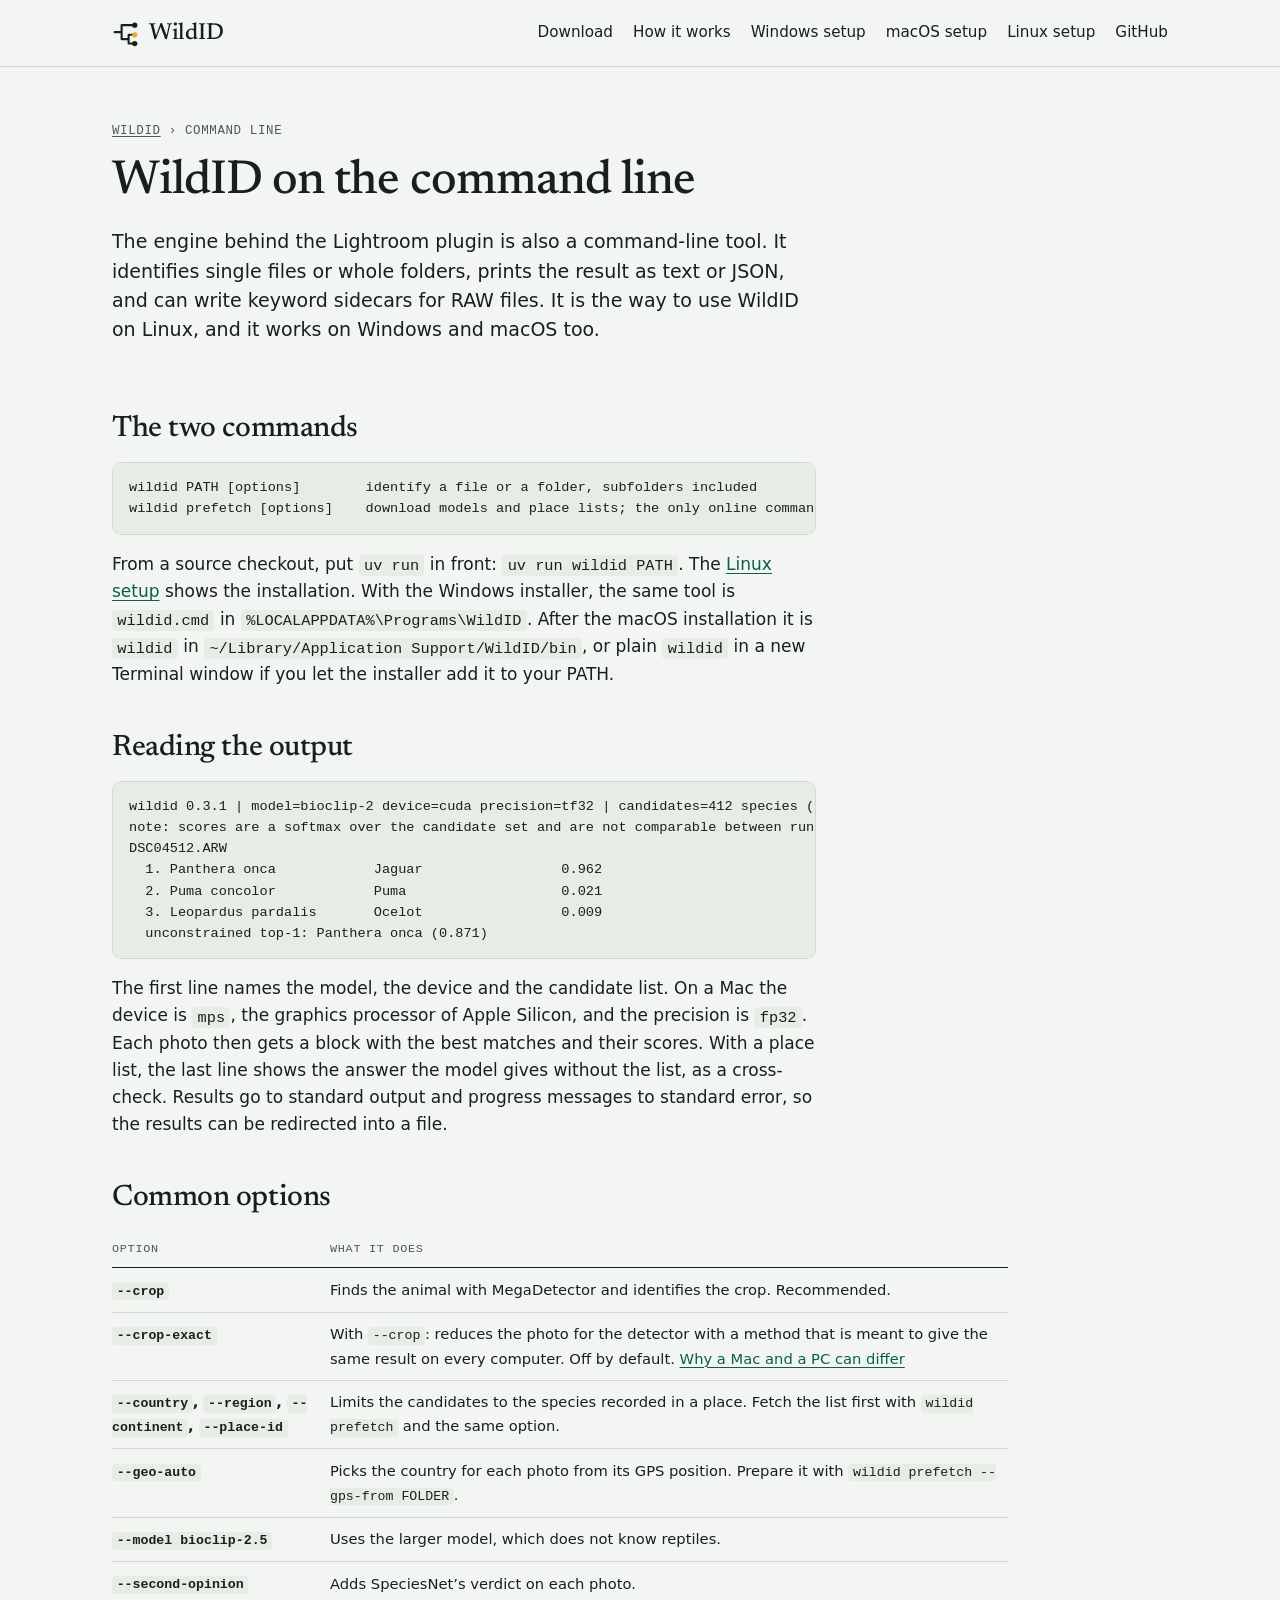
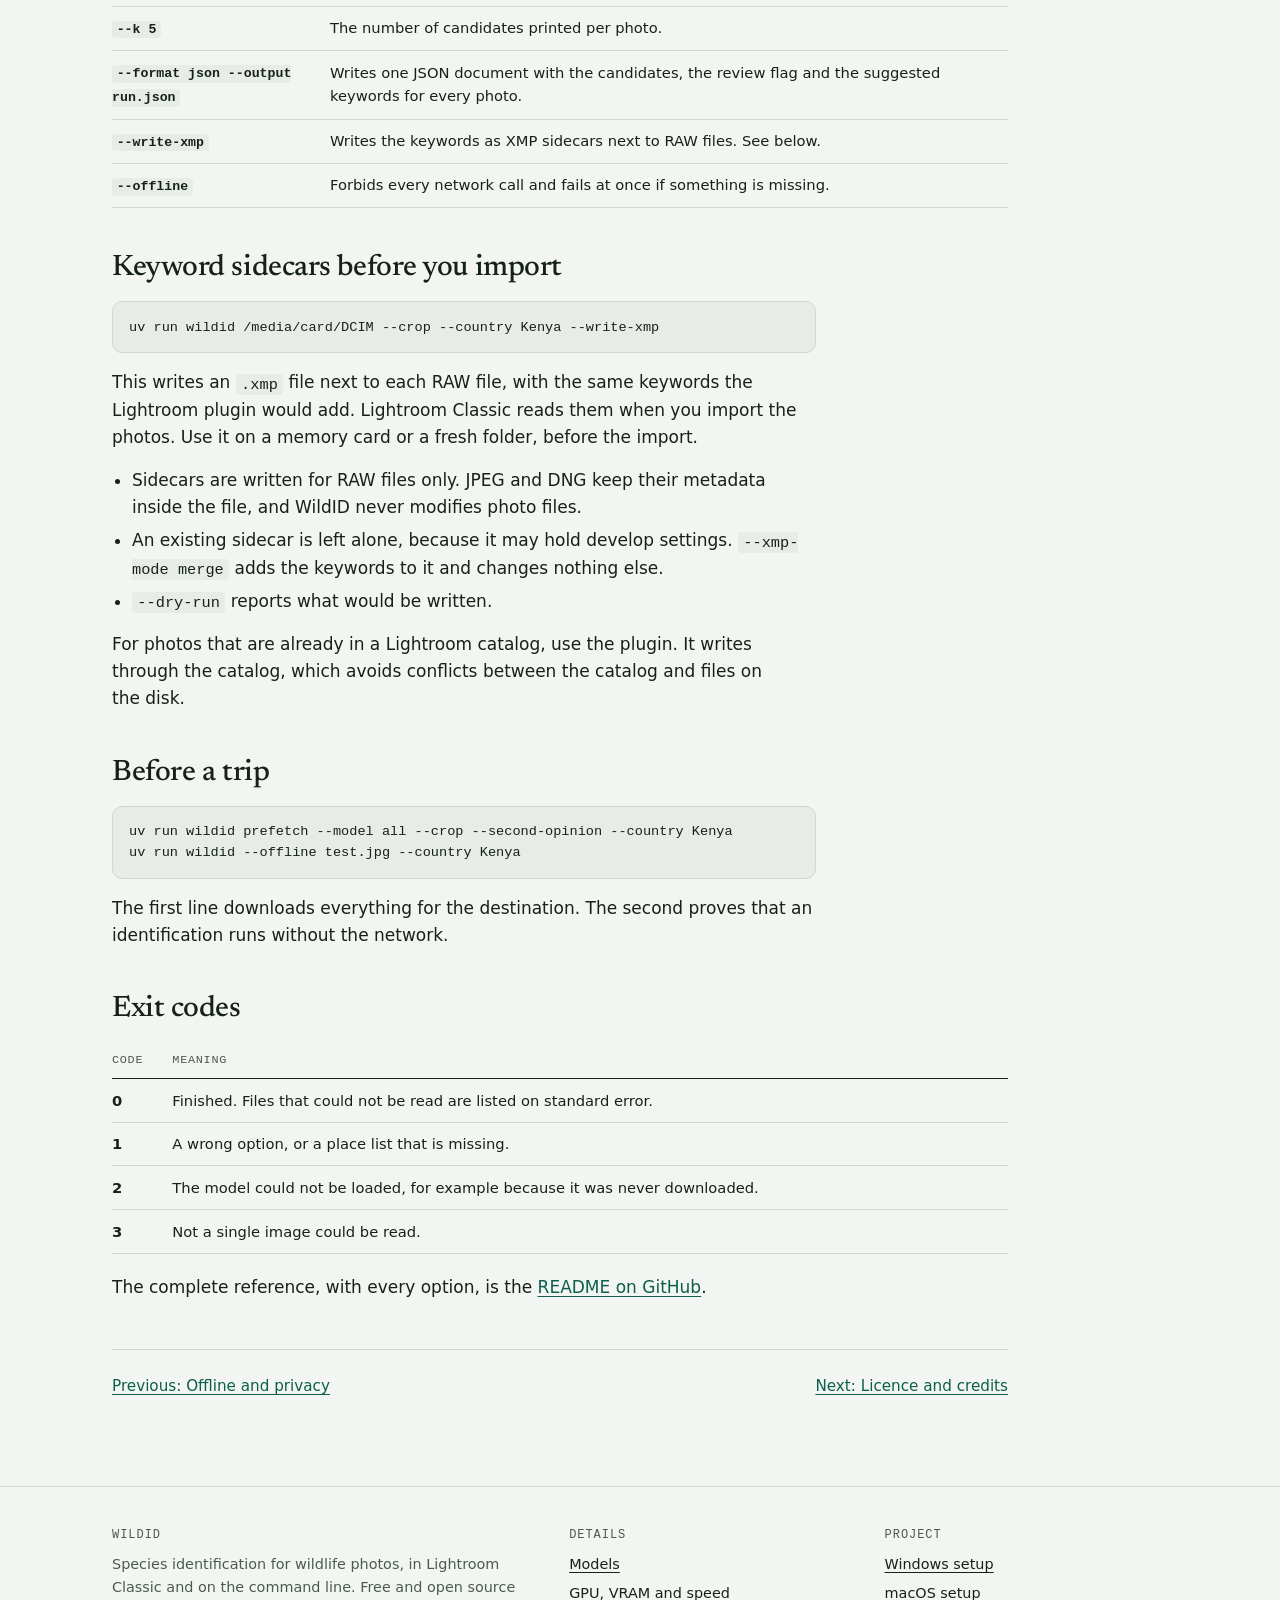
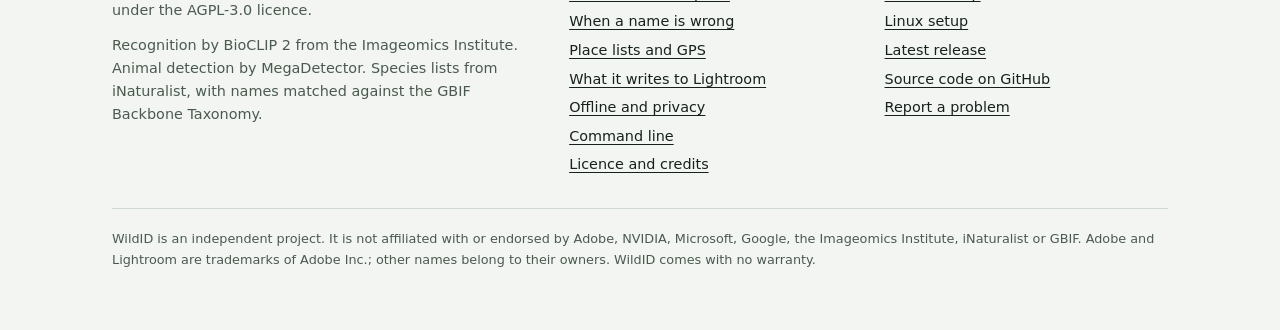
==== website/command-line.html @ 6bb0a6fd "First commit: WildID 0.3.1 Species identification for wildlife photos, running on the user's own com" ====
<!doctype html>
<html lang="en-GB">
<head>
<meta charset="utf-8">
<meta name="viewport" content="width=device-width, initial-scale=1, viewport-fit=cover">
<title>WildID on the command line: folders, JSON, sidecars</title>
<meta name="description" content="Use WildID without Lightroom: identify whole folders from a terminal, write JSON, or create XMP keyword sidecars that Lightroom Classic reads on import.">
<link rel="canonical" href="https://WILDID-SITE-URL.invalid/command-line.html">
<meta name="theme-color" content="#f2f5f1" media="(prefers-color-scheme: light)">
<meta name="theme-color" content="#101512" media="(prefers-color-scheme: dark)">
<meta property="og:type" content="website">
<meta property="og:site_name" content="WildID">
<meta property="og:title" content="WildID on the command line: folders, JSON, sidecars">
<meta property="og:description" content="Use WildID without Lightroom: identify whole folders from a terminal, write JSON, or create XMP keyword sidecars that Lightroom Classic reads on import.">
<meta property="og:url" content="https://WILDID-SITE-URL.invalid/command-line.html">
<meta property="og:image" content="https://WILDID-SITE-URL.invalid/img/og-image.png">
<meta property="og:image:width" content="1200">
<meta property="og:image:height" content="630">
<meta property="og:image:alt" content="WildID: species names for your wildlife photos, inside Lightroom Classic">
<meta name="twitter:card" content="summary_large_image">
<link rel="icon" href="favicon.svg" type="image/svg+xml">
<link rel="preload" href="fonts/newsreader-latin-500-normal.woff2" as="font" type="font/woff2" crossorigin>
<link rel="stylesheet" href="css/site.css">
<script type="application/ld+json">{"@context":"https://schema.org","@type":"BreadcrumbList","itemListElement":[{"@type":"ListItem","position":1,"name":"WildID","item":"https://WILDID-SITE-URL.invalid/"},{"@type":"ListItem","position":2,"name":"Command line","item":"https://WILDID-SITE-URL.invalid/command-line.html"}]}</script>
</head>
<body>
<a class="skip" href="#main">Skip to content</a>
<header class="site-header">
  <div class="wrap">
    <a class="brand" href="index.html" aria-label="WildID home">
      <svg viewBox="0 0 32 32" aria-hidden="true" focusable="false"><g fill="none" stroke="currentColor" stroke-width="2.4" stroke-linecap="round" stroke-linejoin="round"><path d="M3 15h8M11 7v16M11 7h14M11 23h8M19 18v10M19 18h6M19 28h6"/></g><circle cx="26" cy="7" r="3" fill="currentColor"/><circle class="tip" cx="26" cy="18" r="3"/><circle cx="26" cy="28" r="3" fill="currentColor"/></svg>
      WildID
    </a>
    <nav class="site-nav" aria-label="Main">
      <ul>
        <li><a href="index.html#download">Download</a></li>
        <li><a href="index.html#how-it-works">How it works</a></li>
        <li><a href="index.html#windows-setup">Windows setup</a></li>
        <li><a href="index.html#macos-setup">macOS setup</a></li>
        <li><a href="index.html#linux-setup">Linux setup</a></li>
        <li><a href="https://github.com/Trogious/wildid">GitHub</a></li>
      </ul>
    </nav>
  </div>
</header>
<main id="main">
<div class="page-head">
  <div class="wrap">
    <p class="crumbs"><a href="index.html">WildID</a> › Command line</p>
    <h1>WildID on the command line</h1>
    <p class="lede">The engine behind the Lightroom plugin is also a command-line tool. It identifies single files or whole folders, prints the result as text or JSON, and can write keyword sidecars for RAW files. It is the way to use WildID on Linux, and it works on Windows and macOS too.</p>
  </div>
</div>
<div class="article">
  <div class="wrap">
    <div class="prose">
      <h2>The two commands</h2>
      <pre><code>wildid PATH [options]        identify a file or a folder, subfolders included
wildid prefetch [options]    download models and place lists; the only online command</code></pre>
      <p>From a source checkout, put <code>uv run</code> in front: <code>uv run wildid PATH</code>. The <a href="index.html#linux-setup">Linux setup</a> shows the installation. With the Windows installer, the same tool is <code>wildid.cmd</code> in <code>%LOCALAPPDATA%\Programs\WildID</code>. After the macOS installation it is <code>wildid</code> in <code>~/Library/Application Support/WildID/bin</code>, or plain <code>wildid</code> in a new Terminal window if you let the installer add it to your PATH.</p>

      <h2>Reading the output</h2>
      <pre><code>wildid 0.3.1 | model=bioclip-2 device=cuda precision=tf32 | candidates=412 species (Brazil › Mato Grosso; Mammalia,Reptilia,Amphibia,Aves; fetched 2026-10-23)
note: scores are a softmax over the candidate set and are not comparable between runs with different candidates
DSC04512.ARW
  1. Panthera onca            Jaguar                 0.962
  2. Puma concolor            Puma                   0.021
  3. Leopardus pardalis       Ocelot                 0.009
  unconstrained top-1: Panthera onca (0.871)</code></pre>
      <p>The first line names the model, the device and the candidate list. On a Mac the device is <code>mps</code>, the graphics processor of Apple Silicon, and the precision is <code>fp32</code>. Each photo then gets a block with the best matches and their scores. With a place list, the last line shows the answer the model gives without the list, as a cross-check. Results go to standard output and progress messages to standard error, so the results can be redirected into a file.</p>

      <h2>Common options</h2>
    </div>
    <div class="table-wrap wide">
      <table>
        <thead>
          <tr><th scope="col">Option</th><th scope="col">What it does</th></tr>
        </thead>
        <tbody>
          <tr><th scope="row"><code>--crop</code></th><td>Finds the animal with MegaDetector and identifies the crop. Recommended.</td></tr>
          <tr><th scope="row"><code>--crop-exact</code></th><td>With <code>--crop</code>: reduces the photo for the detector with a method that is meant to give the same result on every computer. Off by default. <a href="hardware.html#mac-and-pc">Why a Mac and a PC can differ</a></td></tr>
          <tr><th scope="row"><code>--country</code>, <code>--region</code>, <code>--continent</code>, <code>--place-id</code></th><td>Limits the candidates to the species recorded in a place. Fetch the list first with <code>wildid prefetch</code> and the same option.</td></tr>
          <tr><th scope="row"><code>--geo-auto</code></th><td>Picks the country for each photo from its GPS position. Prepare it with <code>wildid prefetch --gps-from FOLDER</code>.</td></tr>
          <tr><th scope="row"><code>--model bioclip-2.5</code></th><td>Uses the larger model, which does not know reptiles.</td></tr>
          <tr><th scope="row"><code>--second-opinion</code></th><td>Adds SpeciesNet&rsquo;s verdict on each photo.</td></tr>
          <tr><th scope="row"><code>--k 5</code></th><td>The number of candidates printed per photo.</td></tr>
          <tr><th scope="row"><code>--format json --output run.json</code></th><td>Writes one JSON document with the candidates, the review flag and the suggested keywords for every photo.</td></tr>
          <tr><th scope="row"><code>--write-xmp</code></th><td>Writes the keywords as XMP sidecars next to RAW files. See below.</td></tr>
          <tr><th scope="row"><code>--offline</code></th><td>Forbids every network call and fails at once if something is missing.</td></tr>
        </tbody>
      </table>
    </div>
    <div class="prose">
      <h2>Keyword sidecars before you import</h2>
      <pre><code>uv run wildid /media/card/DCIM --crop --country Kenya --write-xmp</code></pre>
      <p>This writes an <code>.xmp</code> file next to each RAW file, with the same keywords the Lightroom plugin would add. Lightroom Classic reads them when you import the photos. Use it on a memory card or a fresh folder, before the import.</p>
      <ul>
        <li>Sidecars are written for RAW files only. JPEG and DNG keep their metadata inside the file, and WildID never modifies photo files.</li>
        <li>An existing sidecar is left alone, because it may hold develop settings. <code>--xmp-mode merge</code> adds the keywords to it and changes nothing else.</li>
        <li><code>--dry-run</code> reports what would be written.</li>
      </ul>
      <p>For photos that are already in a Lightroom catalog, use the plugin. It writes through the catalog, which avoids conflicts between the catalog and files on the disk.</p>

      <h2>Before a trip</h2>
      <pre><code>uv run wildid prefetch --model all --crop --second-opinion --country Kenya
uv run wildid --offline test.jpg --country Kenya</code></pre>
      <p>The first line downloads everything for the destination. The second proves that an identification runs without the network.</p>

      <h2>Exit codes</h2>
    </div>
    <div class="table-wrap wide">
      <table>
        <thead>
          <tr><th scope="col">Code</th><th scope="col">Meaning</th></tr>
        </thead>
        <tbody>
          <tr><th scope="row">0</th><td>Finished. Files that could not be read are listed on standard error.</td></tr>
          <tr><th scope="row">1</th><td>A wrong option, or a place list that is missing.</td></tr>
          <tr><th scope="row">2</th><td>The model could not be loaded, for example because it was never downloaded.</td></tr>
          <tr><th scope="row">3</th><td>Not a single image could be read.</td></tr>
        </tbody>
      </table>
    </div>
    <div class="prose">
      <p>The complete reference, with every option, is the <a href="https://github.com/Trogious/wildid#readme">README on GitHub</a>.</p>
    </div>
    <p class="pager"><a href="privacy.html">Previous: Offline and privacy</a><a href="licence.html">Next: Licence and credits</a></p>
  </div>
</div>
</main>
<footer class="site-footer">
  <div class="wrap">
    <div class="footer-grid">
      <div>
        <h2>WildID</h2>
        <p>Species identification for wildlife photos, in Lightroom Classic and on the command line. Free and open source under the AGPL-3.0 licence.</p>
        <p>Recognition by BioCLIP&nbsp;2 from the Imageomics Institute. Animal detection by MegaDetector. Species lists from iNaturalist, with names matched against the GBIF Backbone Taxonomy.</p>
      </div>
      <nav aria-label="Details">
        <h2>Details</h2>
        <ul>
          <li><a href="models.html">Models</a></li>
          <li><a href="hardware.html">GPU, VRAM and speed</a></li>
          <li><a href="accuracy.html">When a name is wrong</a></li>
          <li><a href="places.html">Place lists and GPS</a></li>
          <li><a href="lightroom.html">What it writes to Lightroom</a></li>
          <li><a href="privacy.html">Offline and privacy</a></li>
          <li><a href="command-line.html">Command line</a></li>
          <li><a href="licence.html">Licence and credits</a></li>
        </ul>
      </nav>
      <nav aria-label="Project">
        <h2>Project</h2>
        <ul>
          <li><a href="index.html#windows-setup">Windows setup</a></li>
          <li><a href="index.html#macos-setup">macOS setup</a></li>
          <li><a href="index.html#linux-setup">Linux setup</a></li>
          <li><a href="https://github.com/Trogious/wildid/releases/latest">Latest release</a></li>
          <li><a href="https://github.com/Trogious/wildid">Source code on GitHub</a></li>
          <li><a href="https://github.com/Trogious/wildid/issues">Report a problem</a></li>
        </ul>
      </nav>
    </div>
    <div class="legal">
      <p>WildID is an independent project. It is not affiliated with or endorsed by Adobe, NVIDIA, Microsoft, Google, the Imageomics Institute, iNaturalist or GBIF. Adobe and Lightroom are trademarks of Adobe Inc.; other names belong to their owners. WildID comes with no warranty.</p>
    </div>
  </div>
</footer>
</body>
</html>
---- website/css/site.css ----
/* WildID website. One stylesheet, no scripts, nothing loaded from other servers.
   Layout: a field-guide plate in the hero (binomials in serif italic, scores in mono), then one
   reading column for the guides. Card styling only where an element is a separate object. */

@font-face {
  font-family: "Newsreader";
  font-style: normal;
  font-weight: 500;
  font-display: swap;
  src: url("../fonts/newsreader-latin-500-normal.woff2") format("woff2");
}
@font-face {
  font-family: "Newsreader";
  font-style: italic;
  font-weight: 500;
  font-display: swap;
  src: url("../fonts/newsreader-latin-500-italic.woff2") format("woff2");
}

:root {
  color-scheme: light;
  --bg: #f2f5f1;
  --surface: #ffffff;
  --surface-2: #e7ece6;
  --ink: #17211b;
  --ink-2: #4b5a51;
  --line: #cfd8d1;
  --accent: #f0a53a;
  --accent-ink: #1e1500;
  --accent-text: #855000;
  --link: #0c5f4c;
  --focus: #0c5f4c;
  --shadow: 0 1px 2px rgb(23 33 27 / 0.06), 0 10px 28px rgb(23 33 27 / 0.07);

  --font-display: "Newsreader", "Iowan Old Style", "Palatino Linotype", Palatino, Georgia, serif;
  --font-body: system-ui, -apple-system, "Segoe UI Variable Text", "Segoe UI", Roboto,
    "Helvetica Neue", Arial, sans-serif;
  --font-mono: ui-monospace, "Cascadia Mono", "SF Mono", SFMono-Regular, Consolas,
    "Liberation Mono", Menlo, monospace;

  --wrap: 70rem;
  --measure: 44rem;
  --radius: 14px;
}
@media (prefers-color-scheme: dark) {
  :root:not([data-theme="light"]) {
    color-scheme: dark;
    --bg: #101512;
    --surface: #171d19;
    --surface-2: #212a25;
    --ink: #e7ede8;
    --ink-2: #a5b2a9;
    --line: #2d3832;
    --accent: #f0a53a;
    --accent-ink: #1e1500;
    --accent-text: #f3b65c;
    --link: #86d9c0;
    --focus: #86d9c0;
    --shadow: 0 1px 2px rgb(0 0 0 / 0.4), 0 10px 28px rgb(0 0 0 / 0.35);
  }
}
:root[data-theme="dark"] {
  color-scheme: dark;
  --bg: #101512;
  --surface: #171d19;
  --surface-2: #212a25;
  --ink: #e7ede8;
  --ink-2: #a5b2a9;
  --line: #2d3832;
  --accent: #f0a53a;
  --accent-ink: #1e1500;
  --accent-text: #f3b65c;
  --link: #86d9c0;
  --focus: #86d9c0;
  --shadow: 0 1px 2px rgb(0 0 0 / 0.4), 0 10px 28px rgb(0 0 0 / 0.35);
}

/* ---------- base ---------- */
*, *::before, *::after { box-sizing: border-box; }
html { -webkit-text-size-adjust: 100%; text-size-adjust: 100%; scroll-padding-top: 1.25rem; }
@media (prefers-reduced-motion: no-preference) { html { scroll-behavior: smooth; } }
body {
  margin: 0;
  background: var(--bg);
  color: var(--ink);
  font: 400 1.0625rem/1.6 var(--font-body);
}
img, svg { max-width: 100%; }
img { height: auto; }
a { color: var(--link); text-underline-offset: 0.18em; text-decoration-thickness: 0.07em; }
a:hover { text-decoration-thickness: 0.14em; }
:focus-visible { outline: 3px solid var(--focus); outline-offset: 2px; border-radius: 4px; }
p { text-wrap: pretty; }
strong, b { font-weight: 650; }
i.sci { font-family: var(--font-display); font-style: italic; font-weight: 500; font-size: 1.06em; }

.wrap {
  max-width: var(--wrap);
  margin-inline: auto;
  padding-left: max(clamp(16px, 4vw, 32px), env(safe-area-inset-left, 0px));
  padding-right: max(clamp(16px, 4vw, 32px), env(safe-area-inset-right, 0px));
}
.visually-hidden {
  position: absolute; width: 1px; height: 1px; margin: -1px; padding: 0; overflow: hidden;
  clip: rect(0 0 0 0); clip-path: inset(50%); white-space: nowrap; border: 0;
}
.skip { position: absolute; left: -9999px; top: 0; }
.skip:focus {
  left: 16px; top: 16px; z-index: 20; padding: 0.6rem 0.9rem; border-radius: 8px;
  background: var(--surface); color: var(--ink); border: 1px solid var(--ink);
}

h1, h2 { font-family: var(--font-display); font-weight: 500; text-wrap: balance; }
h1 { font-size: clamp(2.25rem, 5.2vw, 3.75rem); line-height: 1.05; letter-spacing: -0.02em; margin: 0 0 1.25rem; }
h2 { font-size: clamp(1.75rem, 3.4vw, 2.4rem); line-height: 1.12; letter-spacing: -0.015em; margin: 0 0 1rem; }
h3 { font: 650 1.2rem/1.3 var(--font-body); margin: 2rem 0 0.5rem; text-wrap: balance; }
h4 { font: 650 1rem/1.4 var(--font-body); margin: 1.25rem 0 0.35rem; }

.eyebrow, .tag, .crumbs {
  font: 500 0.78rem/1.4 var(--font-mono);
  letter-spacing: 0.08em;
  text-transform: uppercase;
  color: var(--ink-2);
}
.eyebrow { margin: 0 0 1rem; }

/* ---------- header and footer ---------- */
.site-header { border-bottom: 1px solid var(--line); }
.site-header .wrap {
  display: flex; flex-wrap: wrap; align-items: center; justify-content: space-between;
  gap: 0.4rem 1.5rem; padding-block: 0.9rem;
}
.brand {
  display: inline-flex; align-items: center; gap: 0.55rem; color: var(--ink);
  font: 500 1.45rem/1 var(--font-display); letter-spacing: -0.01em; text-decoration: none;
}
.brand svg { width: 28px; height: 28px; flex: none; }
.brand .tip { fill: var(--accent); }
.site-nav ul { display: flex; flex-wrap: wrap; gap: 0.1rem 1.25rem; list-style: none; margin: 0; padding: 0; font-size: 0.95rem; }
.site-nav a {
  display: inline-block; padding: 0.35rem 0; color: var(--ink); text-decoration: none;
  border-bottom: 2px solid transparent;
}
.site-nav a:hover { border-bottom-color: var(--accent); }

.site-footer { border-top: 1px solid var(--line); padding-block: 2.5rem 3rem; font-size: 0.9rem; color: var(--ink-2); }
.footer-grid { display: grid; grid-template-columns: minmax(0, 1.5fr) minmax(0, 1fr) minmax(0, 1fr); gap: 2rem; }
.site-footer h2 {
  font: 500 0.75rem/1.4 var(--font-mono); letter-spacing: 0.08em; text-transform: uppercase;
  color: var(--ink-2); margin: 0 0 0.6rem;
}
.site-footer p { margin: 0 0 0.75rem; max-width: 30rem; }
.site-footer ul { list-style: none; margin: 0; padding: 0; display: grid; gap: 0.35rem; }
.site-footer a { color: var(--ink); }
.legal { margin-top: 2rem; padding-top: 1.25rem; border-top: 1px solid var(--line); font-size: 0.8rem; }
.legal p { max-width: none; }

/* ---------- hero and plate ---------- */
.hero { padding-block: clamp(2.5rem, 6vw, 5rem) clamp(2rem, 4vw, 3rem); }
.hero-grid {
  display: grid; grid-template-columns: minmax(0, 1.15fr) minmax(0, 0.85fr);
  gap: clamp(2rem, 5vw, 4rem); align-items: center;
}
.lede { font-size: 1.1875rem; line-height: 1.55; max-width: 38rem; margin: 0; }

.plate {
  margin: 0; padding: 1.1rem 1.25rem 1.1rem; background: var(--surface);
  border: 1px solid var(--line); border-radius: var(--radius); box-shadow: var(--shadow);
}
.plate-head {
  display: flex; flex-wrap: wrap; justify-content: space-between; gap: 0.2rem 1rem;
  padding-bottom: 0.75rem; border-bottom: 1px solid var(--line);
  font: 500 0.78rem/1.4 var(--font-mono); color: var(--ink-2);
}
.plate ol { list-style: none; margin: 0; padding: 0; }
.plate li {
  display: grid; grid-template-columns: 1.25rem minmax(0, 1fr) auto; column-gap: 0.75rem;
  align-items: baseline; padding: 0.8rem 0; border-bottom: 1px solid var(--line);
}
.plate .rank { font: 500 0.85rem/1 var(--font-mono); color: var(--ink-2); }
.plate .taxon { min-width: 0; }
.plate .binomial { font: italic 500 1.3rem/1.2 var(--font-display); }
.plate li:first-child .binomial { font-size: 1.75rem; }
.plate .common { display: block; font-size: 0.9rem; color: var(--ink-2); }
.plate .score { font: 500 0.95rem/1 var(--font-mono); font-variant-numeric: tabular-nums; }
.plate .bar {
  grid-column: 2 / -1; height: 6px; margin-top: 0.55rem; border-radius: 3px;
  background: var(--surface-2); overflow: hidden;
}
.plate .bar > span { display: block; height: 100%; min-width: 2px; width: calc(var(--v) * 100%); background: var(--accent); border-radius: 3px; }
.paths { display: grid; gap: 0.45rem; margin: 0.9rem 0 0; }
.paths div { display: grid; grid-template-columns: 5.6rem minmax(0, 1fr); gap: 0.5rem; align-items: baseline; }
.paths dt { font: 500 0.7rem/1.6 var(--font-mono); letter-spacing: 0.08em; text-transform: uppercase; color: var(--ink-2); }
.paths dd { margin: 0; font: 400 0.8rem/1.5 var(--font-mono); overflow-wrap: anywhere; }
.plate figcaption { margin-top: 0.9rem; font-size: 0.8rem; line-height: 1.45; color: var(--ink-2); }

/* ---------- download cards ---------- */
.downloads { padding-block: 0.5rem clamp(2.5rem, 5vw, 4rem); }
.os-grid { display: grid; grid-template-columns: repeat(3, minmax(0, 1fr)); gap: 1rem; }
.os-card {
  display: flex; flex-direction: column; gap: 0.6rem; padding: 1.25rem;
  background: var(--surface); border: 1px solid var(--line); border-radius: var(--radius);
}
.os-card h3 { display: flex; align-items: center; gap: 0.6rem; margin: 0; font-size: 1.3rem; }
.os-card h3 svg { width: 24px; height: 24px; flex: none; }
.os-card p { margin: 0; }
.os-card .meta { font-size: 0.875rem; color: var(--ink-2); }
.os-card .actions { margin-top: auto; padding-top: 0.6rem; }
.os-card .also { font-size: 0.95rem; color: var(--ink-2); }

.btn {
  display: inline-flex; align-items: center; justify-content: center; gap: 0.5rem;
  padding: 0.8rem 1.1rem; border: 1px solid transparent; border-radius: 10px;
  font: 650 1rem/1 var(--font-body); text-decoration: none;
}
.btn-primary { background: var(--accent); color: var(--accent-ink); }
.btn-primary:hover { filter: brightness(1.07); }
.btn-secondary { color: var(--ink); border-color: var(--ink); }
.btn-secondary:hover { background: var(--surface-2); }

/* ---------- sections ---------- */
.section { padding-block: clamp(2.5rem, 6vw, 4.5rem); border-top: 1px solid var(--line); }
.prose { max-width: var(--measure); }
.prose > :first-child { margin-top: 0; }
.prose p, .prose ul, .prose ol, .prose dl { margin: 0 0 1rem; }
.prose li { margin-bottom: 0.35rem; }
.prose ul, .prose ol { padding-left: 1.25rem; }
.small { font-size: 0.9375rem; line-height: 1.6; }
.section-lede { max-width: var(--measure); margin: 0 0 1.5rem; color: var(--ink-2); }

.how-grid {
  display: grid; grid-template-columns: minmax(0, 1.3fr) minmax(0, 0.7fr);
  gap: clamp(1.5rem, 4vw, 3.5rem); align-items: start;
}
.pipeline {
  list-style: none; margin: 0; padding: 0; counter-reset: stage;
  background: var(--surface); border: 1px solid var(--line); border-radius: var(--radius);
}
.pipeline li {
  counter-increment: stage; display: grid; grid-template-columns: 1.5rem minmax(0, 1fr);
  gap: 0.6rem; padding: 0.8rem 1rem; border-bottom: 1px solid var(--line);
  font-size: 0.875rem; line-height: 1.45; color: var(--ink-2);
}
.pipeline li:last-child { border-bottom: 0; }
.pipeline li::before { content: counter(stage); font: 500 0.85rem/1.55 var(--font-mono); color: var(--accent-text); }
.pipeline b { display: block; font-size: 0.95rem; color: var(--ink); }

.notice {
  max-width: 52rem; margin: 2.25rem 0; padding: 1.4rem 1.5rem 1.25rem;
  background: var(--surface); border: 1px solid var(--ink); border-radius: var(--radius);
}
.notice .tag { display: block; margin-bottom: 0.6rem; color: var(--accent-text); }
.notice h3 { margin: 0 0 0.6rem; font: 500 1.6rem/1.15 var(--font-display); letter-spacing: -0.01em; }
.notice p { margin: 0 0 0.8rem; }
.notice p:last-child { margin-bottom: 0; }

.stats {
  display: grid; grid-template-columns: repeat(4, minmax(0, 1fr)); margin: 1.25rem 0 2.25rem;
  background: var(--surface); border: 1px solid var(--line); border-radius: var(--radius); overflow: hidden;
}
.stats div { padding: 1rem 1.1rem; border-right: 1px solid var(--line); }
.stats div:last-child { border-right: 0; }
.stats dt { font: 500 clamp(1.05rem, 2vw, 1.3rem)/1.2 var(--font-mono); font-variant-numeric: tabular-nums; letter-spacing: -0.02em; }
.stats dd { margin: 0.3rem 0 0; font-size: 0.85rem; line-height: 1.4; color: var(--ink-2); }

.more-grid { display: grid; grid-template-columns: repeat(4, minmax(0, 1fr)); gap: 1rem; margin: 1.25rem 0 0; padding: 0; list-style: none; }
.more-card {
  display: block; height: 100%; padding: 1rem 1.1rem 1.1rem; color: var(--ink); text-decoration: none;
  background: var(--surface); border: 1px solid var(--line); border-radius: 12px;
}
.more-card:hover { border-color: var(--ink); }
.more-card h4 { margin: 0 0 0.35rem; font-size: 1.05rem; }
.more-card h4::after { content: "\00a0\2192"; color: var(--accent-text); }
.more-card p { margin: 0; font-size: 0.875rem; line-height: 1.45; color: var(--ink-2); }

/* ---------- guides ---------- */
.need {
  max-width: 50rem; margin: 1.5rem 0 0; padding: 1.1rem 1.25rem; background: var(--surface);
  border: 1px solid var(--line); border-radius: var(--radius);
}
.need h3 { margin: 0 0 0.6rem; }
.need ul { margin: 0; padding-left: 1.2rem; }
.need li { margin-bottom: 0.4rem; }
.need li:last-child { margin-bottom: 0; }

.steps { list-style: none; max-width: 50rem; margin: 2.25rem 0 0; padding: 0; counter-reset: step; }
.steps > li { counter-increment: step; position: relative; padding: 0 0 2.25rem 4rem; }
.steps > li::before {
  content: counter(step, decimal-leading-zero); position: absolute; left: 0; top: 0.15rem; width: 2.75rem;
  padding-top: 0.4rem; border-top: 2px solid var(--accent);
  font: 500 1.05rem/1 var(--font-mono); color: var(--accent-text);
}
.steps > li > h3 { margin: 0 0 0.5rem; font: 500 1.5rem/1.2 var(--font-display); letter-spacing: -0.01em; }
.steps p, .steps ul, .steps ol, .steps dl { margin: 0 0 1rem; }
.steps ul, .steps ol { padding-left: 1.2rem; }
.steps li li { margin-bottom: 0.35rem; }

.options { display: grid; gap: 0.6rem; }
.options div { display: grid; grid-template-columns: minmax(0, 13rem) minmax(0, 1fr); gap: 0.25rem 1rem; padding-top: 0.6rem; border-top: 1px solid var(--line); }
.options dt { font-weight: 650; }
.options dd { margin: 0; }

.shot { margin: 1.25rem 0; }
.shot img { display: block; width: 100%; border: 1px solid var(--line); border-radius: 10px; background: var(--surface-2); }
.shot figcaption { margin-top: 0.5rem; font-size: 0.85rem; color: var(--ink-2); }
.shot-wide { max-width: 62rem; margin: 2.25rem 0 0; }

.aside-box {
  margin: 1.75rem 0 0; padding: 1.1rem 1.25rem 0.5rem; background: var(--surface);
  border: 1px solid var(--line); border-radius: var(--radius);
}
.aside-box h4 { margin: 0 0 0.5rem; font-size: 1.1rem; }


code, kbd, pre, samp { font-family: var(--font-mono); font-size: 0.9em; }
:not(pre) > code { padding: 0.1em 0.35em; border-radius: 4px; background: var(--surface-2); overflow-wrap: anywhere; }
pre {
  margin: 0 0 1rem; padding: 0.9rem 1rem; overflow-x: auto; background: var(--surface-2);
  border: 1px solid var(--line); border-radius: 10px; font-size: 0.85rem; line-height: 1.55;
}
pre code { font-size: inherit; }
kbd { padding: 0.05em 0.4em; background: var(--surface); border: 1px solid var(--line); border-bottom-width: 2px; border-radius: 5px; }

.table-wrap { overflow-x: auto; margin: 0 0 1.25rem; }
table { width: 100%; border-collapse: collapse; font-size: 0.92rem; font-variant-numeric: tabular-nums; }
th, td { padding: 0.6rem 0.75rem 0.6rem 0; text-align: left; vertical-align: top; border-bottom: 1px solid var(--line); }
thead th {
  font: 500 0.74rem/1.4 var(--font-mono); letter-spacing: 0.06em; text-transform: uppercase;
  color: var(--ink-2); border-bottom-color: var(--ink);
}
tbody th { font-weight: 650; }
caption { caption-side: bottom; padding-top: 0.6rem; text-align: left; font-size: 0.85rem; color: var(--ink-2); }

details { margin: 0 0 0.75rem; background: var(--surface); border: 1px solid var(--line); border-radius: 10px; }
summary {
  display: flex; justify-content: space-between; gap: 1rem; padding: 0.75rem 1rem;
  font-weight: 650; cursor: pointer; list-style: none;
}
summary::-webkit-details-marker { display: none; }
summary::after { content: "+"; font-family: var(--font-mono); color: var(--ink-2); }
details[open] > summary::after { content: "\2212"; }
details > :not(summary) { margin-inline: 1rem; }
details > :last-child { margin-bottom: 1rem; }

/* ---------- detail pages ---------- */
.page-head { padding-block: clamp(2rem, 5vw, 3.5rem) 1.5rem; }
.crumbs { margin: 0 0 1rem; letter-spacing: 0.05em; }
.crumbs a { color: inherit; }
.page-head h1 { font-size: clamp(2rem, 4.4vw, 3rem); max-width: 50rem; }
.page-head .lede { max-width: 44rem; }
.article { padding-bottom: clamp(2.5rem, 6vw, 4.5rem); }
.article .prose h2 { margin-top: 2.75rem; font-size: clamp(1.5rem, 2.6vw, 1.85rem); }
.article .prose h3 { margin-top: 1.75rem; }
.article .wide { max-width: 56rem; }
.tree { font-size: 0.85rem; line-height: 1.5; }
.pager {
  display: flex; flex-wrap: wrap; justify-content: space-between; gap: 0.75rem 2rem;
  max-width: 56rem; margin-top: 3rem; padding-top: 1.5rem; border-top: 1px solid var(--line); font-size: 0.95rem;
}

/* ---------- narrower screens ---------- */
@media (max-width: 64rem) {
  .more-grid { grid-template-columns: repeat(2, minmax(0, 1fr)); }
}
@media (max-width: 56rem) {
  .hero-grid, .how-grid { grid-template-columns: minmax(0, 1fr); }
  .os-grid, .footer-grid { grid-template-columns: minmax(0, 1fr); }
  .stats { grid-template-columns: repeat(2, minmax(0, 1fr)); }
  .stats div:nth-child(2n) { border-right: 0; }
  .stats div:nth-child(-n + 2) { border-bottom: 1px solid var(--line); }
}
@media (max-width: 34rem) {
  .more-grid { grid-template-columns: minmax(0, 1fr); }
  .steps > li { padding: 2.1rem 0 2rem; }
  .steps > li::before { top: 0; }
  .options div { grid-template-columns: minmax(0, 1fr); }
  .paths div { grid-template-columns: minmax(0, 1fr); gap: 0; }
}

@media print {
  .site-nav, .skip, .pager { display: none; }
  body { background: #fff; color: #000; }
  .section { border-top: 0; }
}
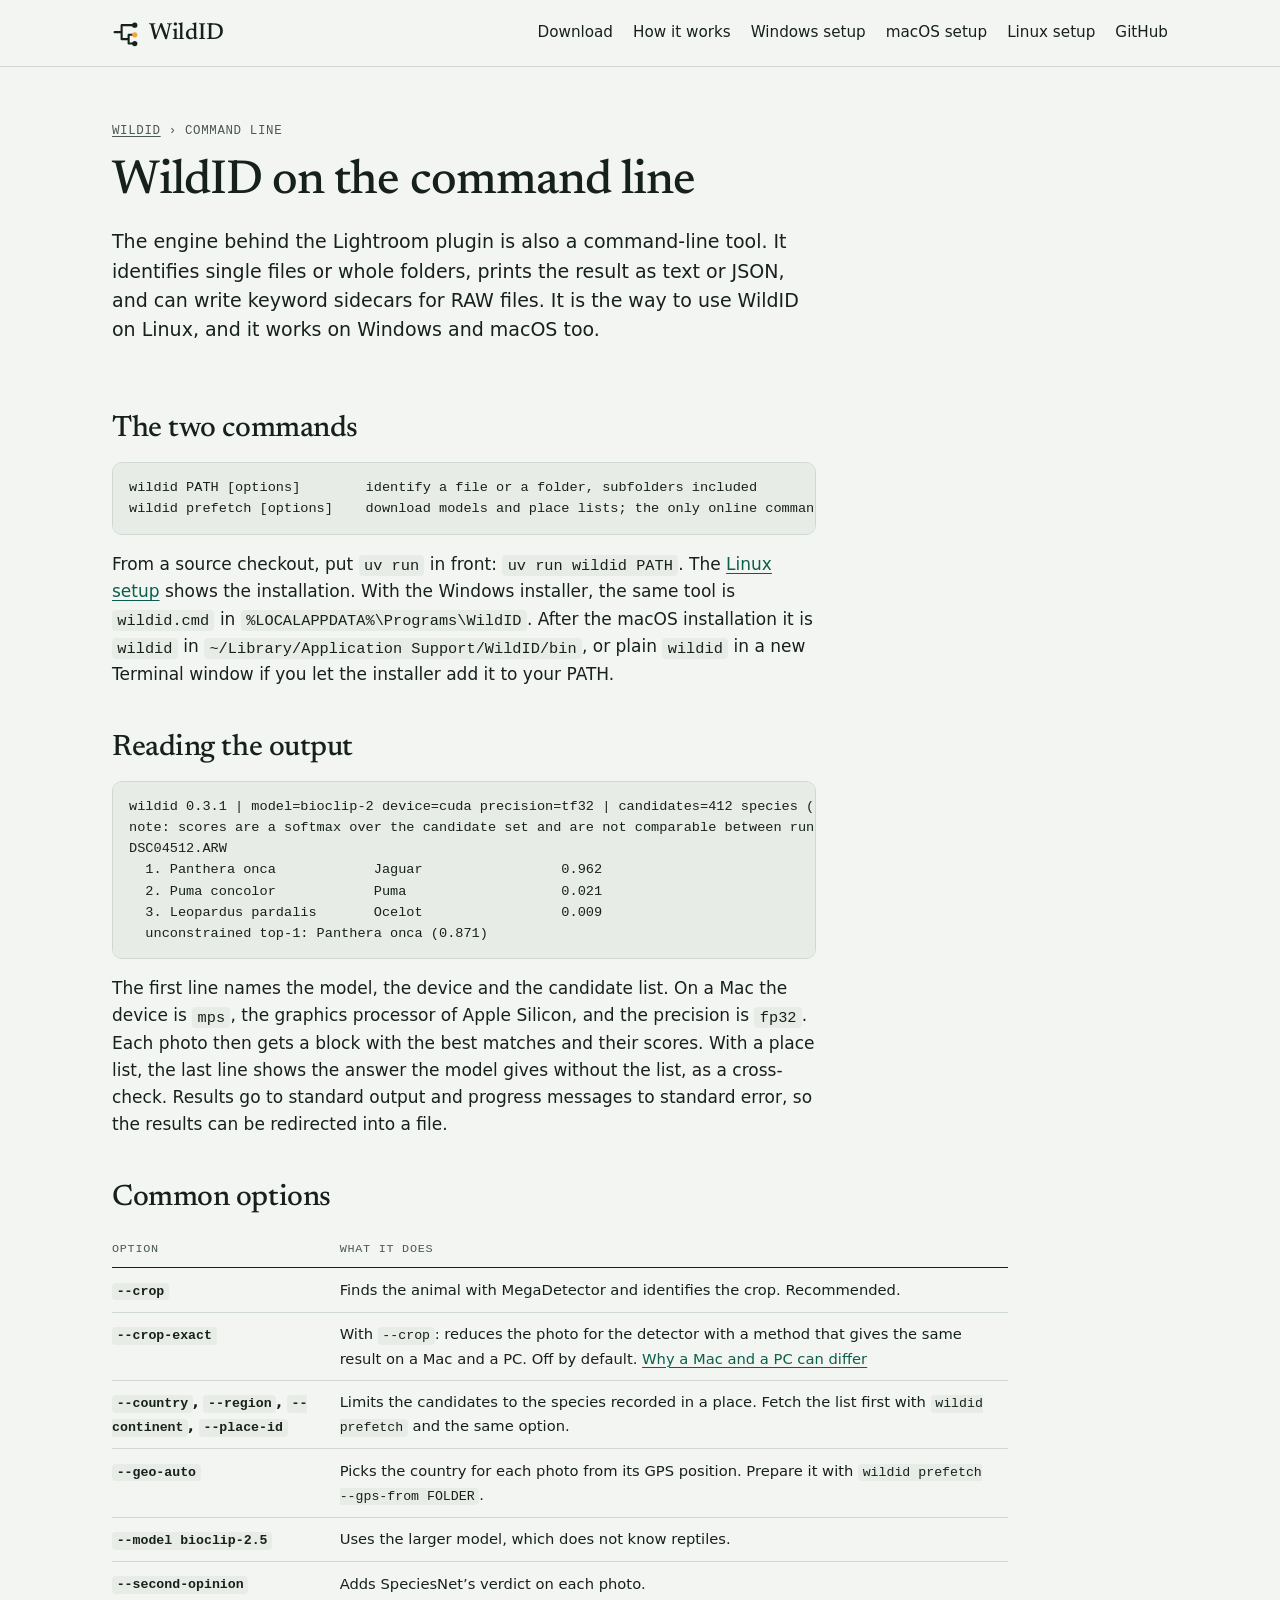
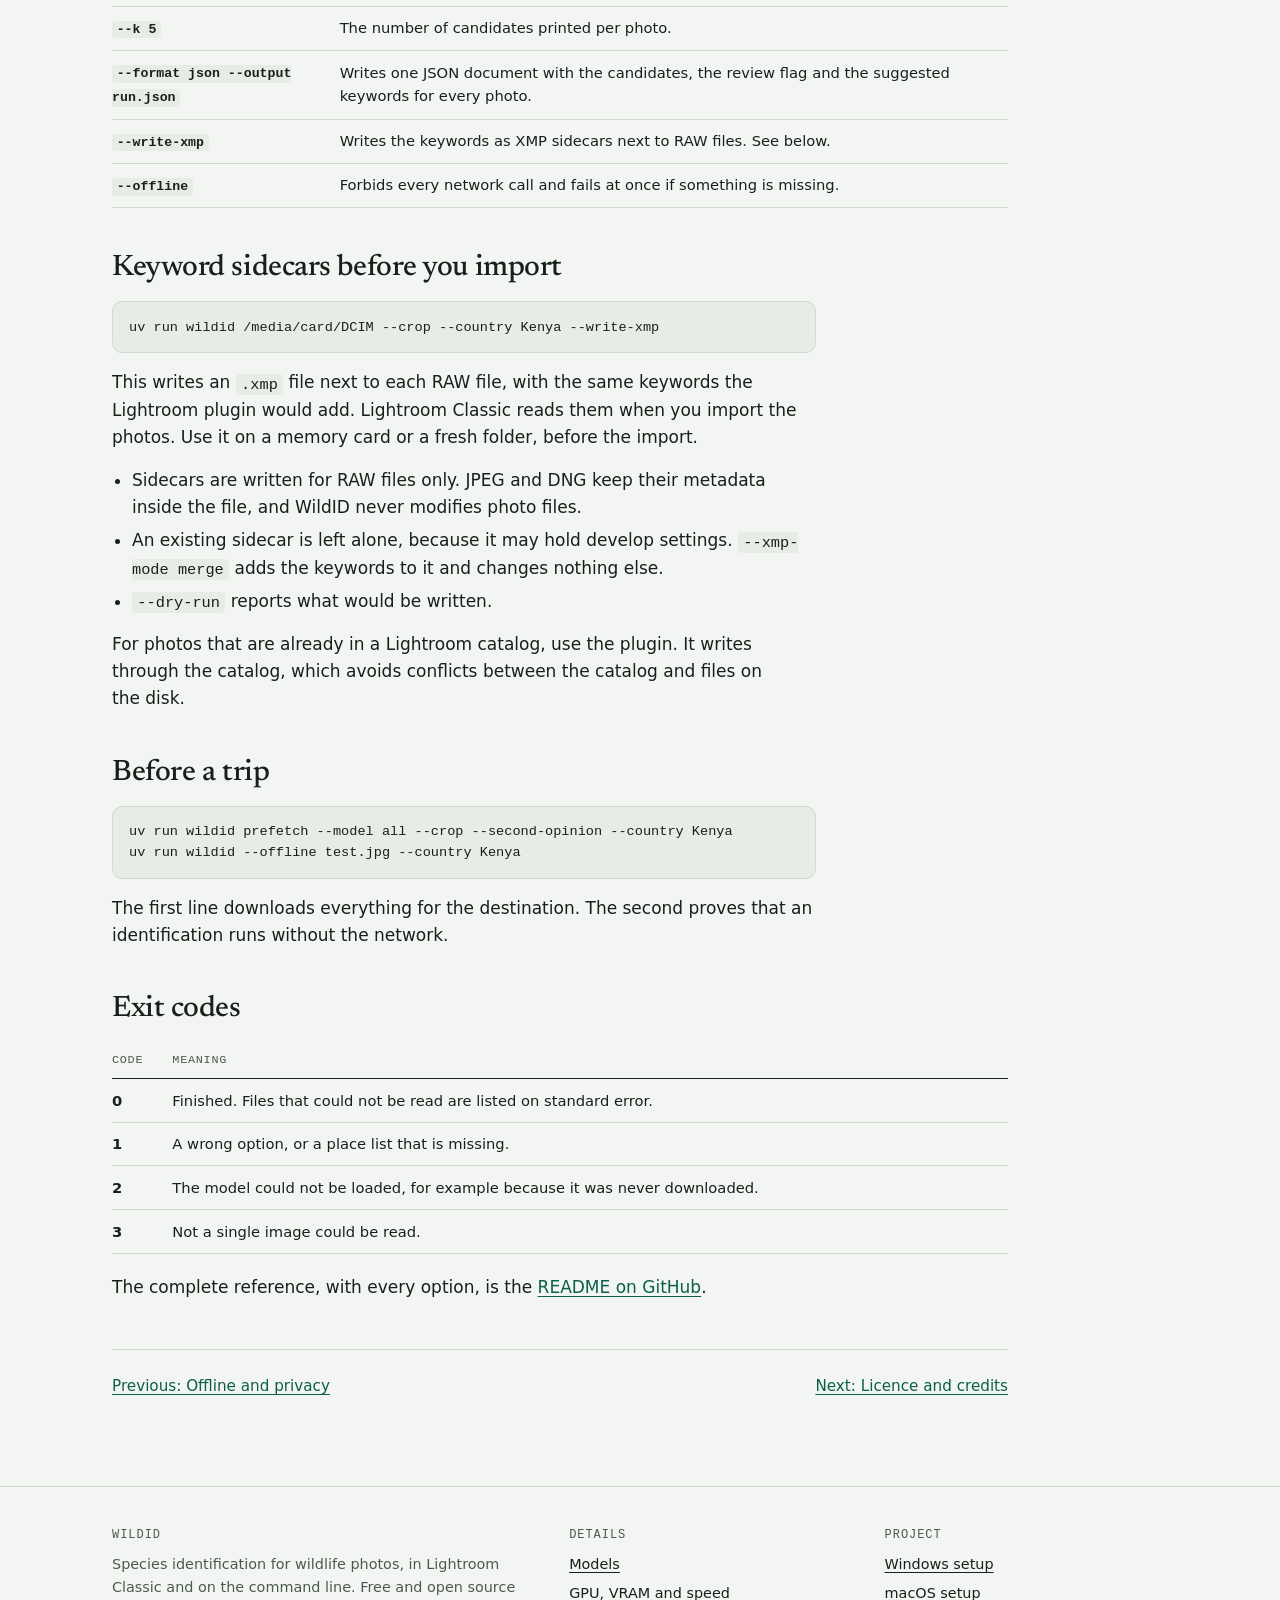
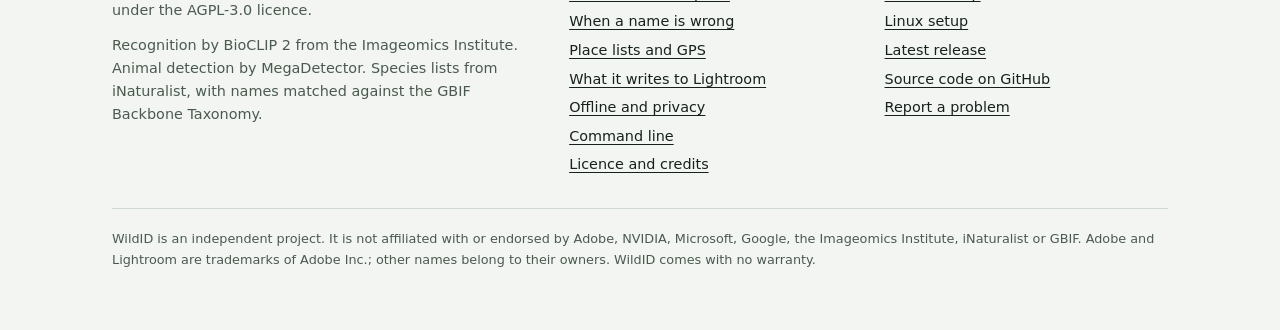
==== commit a70aa25e: "Backlog item 13 done: with --crop-exact the Mac and the PC agree The Mac's part of the item. With th" ====
--- a/website/command-line.html
+++ b/website/command-line.html
@@ -78,7 +78,7 @@
         </thead>
         <tbody>
           <tr><th scope="row"><code>--crop</code></th><td>Finds the animal with MegaDetector and identifies the crop. Recommended.</td></tr>
-          <tr><th scope="row"><code>--crop-exact</code></th><td>With <code>--crop</code>: reduces the photo for the detector with a method that is meant to give the same result on every computer. Off by default. <a href="hardware.html#mac-and-pc">Why a Mac and a PC can differ</a></td></tr>
+          <tr><th scope="row"><code>--crop-exact</code></th><td>With <code>--crop</code>: reduces the photo for the detector with a method that gives the same result on a Mac and a PC. Off by default. <a href="hardware.html#mac-and-pc">Why a Mac and a PC can differ</a></td></tr>
           <tr><th scope="row"><code>--country</code>, <code>--region</code>, <code>--continent</code>, <code>--place-id</code></th><td>Limits the candidates to the species recorded in a place. Fetch the list first with <code>wildid prefetch</code> and the same option.</td></tr>
           <tr><th scope="row"><code>--geo-auto</code></th><td>Picks the country for each photo from its GPS position. Prepare it with <code>wildid prefetch --gps-from FOLDER</code>.</td></tr>
           <tr><th scope="row"><code>--model bioclip-2.5</code></th><td>Uses the larger model, which does not know reptiles.</td></tr>
